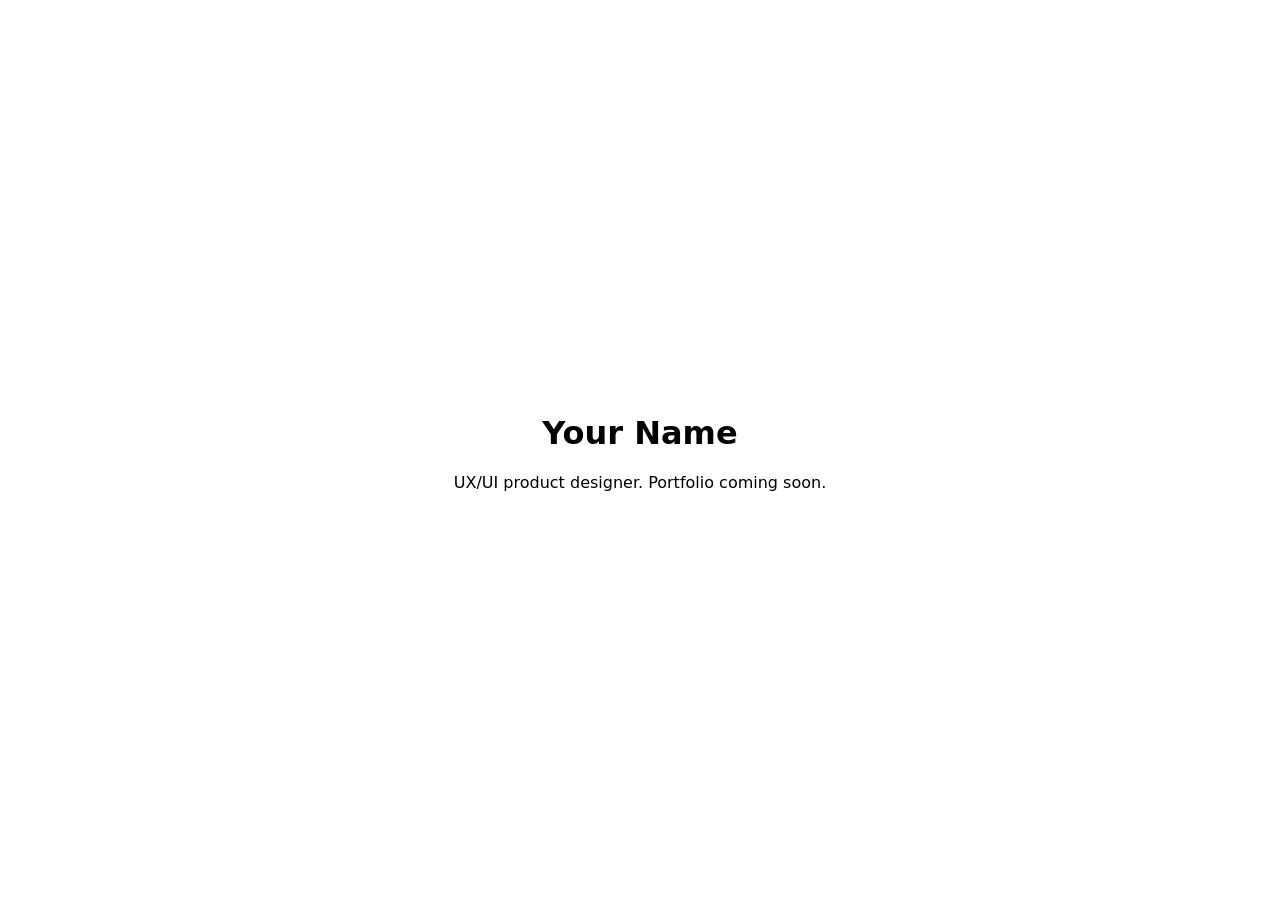
==== index.html @ 08d40b8c "add starter files" ====
<!DOCTYPE html>
<html lang="en">
<head>
  <meta charset="UTF-8">
  <meta name="viewport" content="width=device-width, initial-scale=1">
  <title>Your Name | UX/UI Product Designer</title>
  <meta name="description" content="Portfolio of Your Name, UX/UI product designer.">
  <link rel="stylesheet" href="css/style.css">
</head>
<body>
  <main>
    <h1>Your Name</h1>
    <p>UX/UI product designer. Portfolio coming soon.</p>
  </main>
  <script src="js/main.js"></script>
</body>
</html>
---- css/style.css ----
body {
  font-family: system-ui, sans-serif;
  margin: 0;
  min-height: 100vh;
  display: grid;
  place-items: center;
  text-align: center;
}
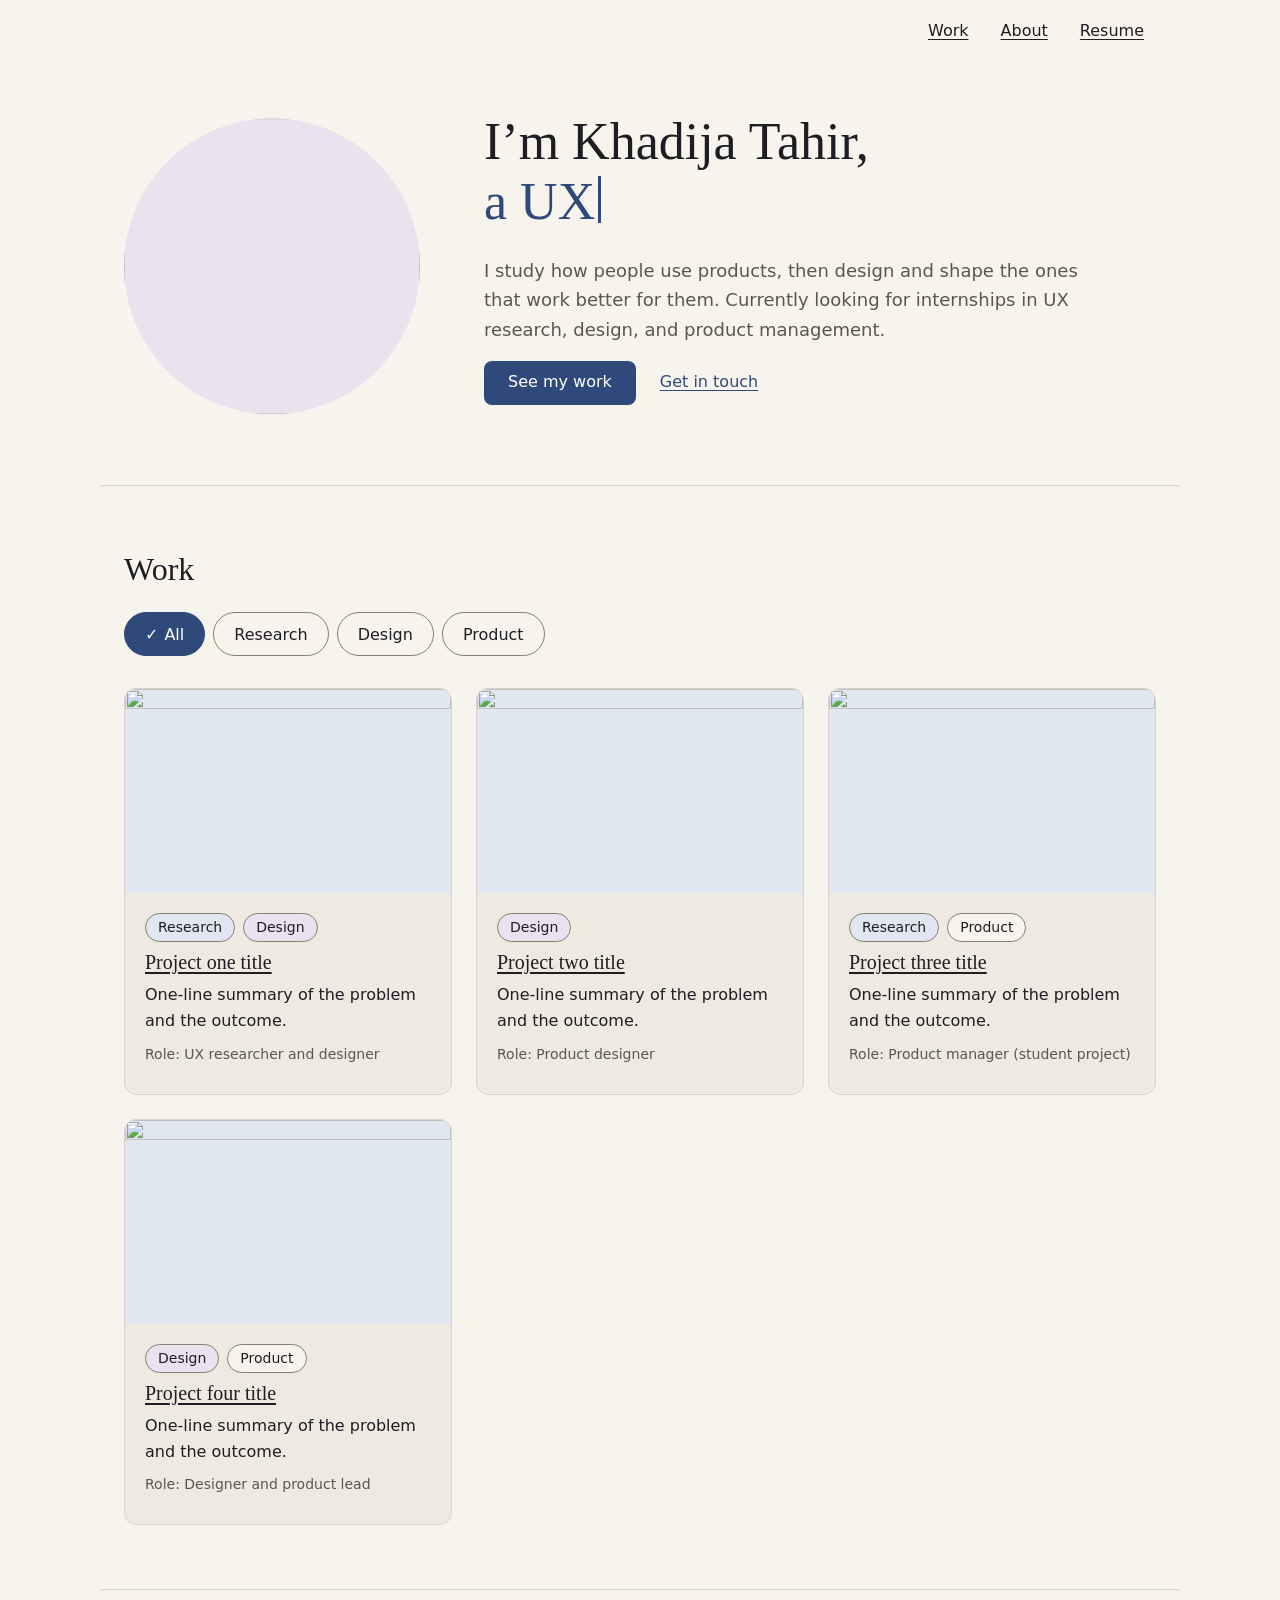
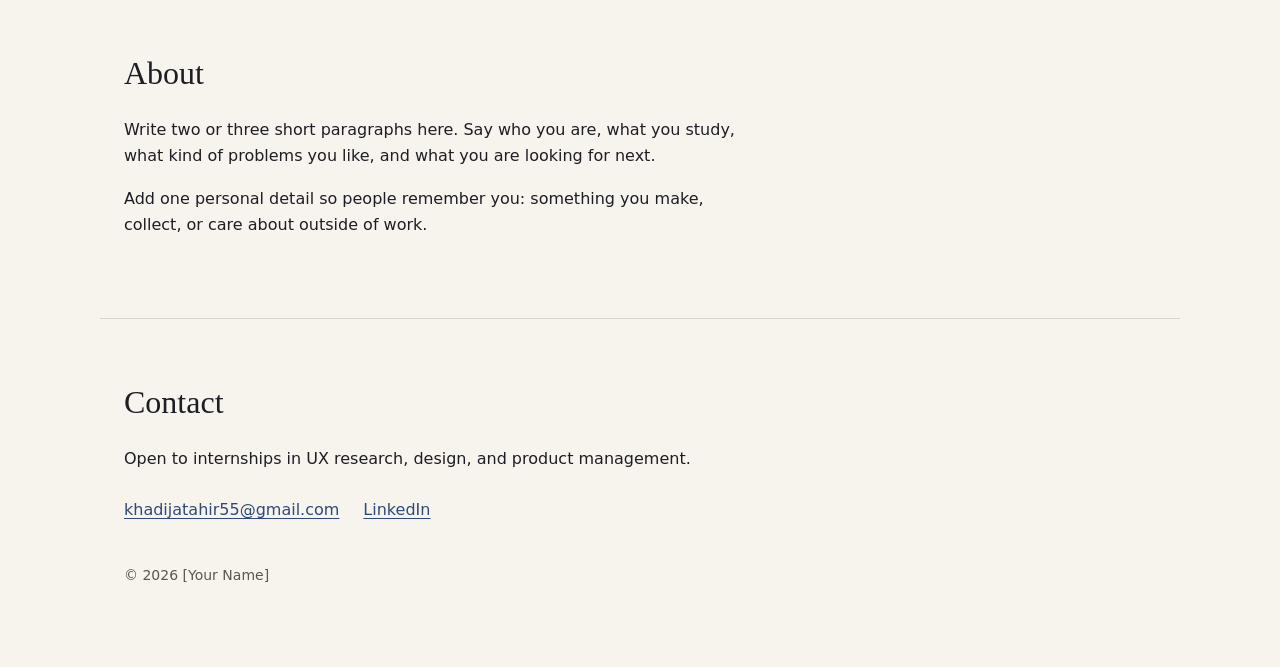
==== commit e2dfbd4f: "Updated files with basic layout 1" ====
--- a/index.html
+++ b/index.html
@@ -3,15 +3,122 @@
 <head>
   <meta charset="UTF-8">
   <meta name="viewport" content="width=device-width, initial-scale=1">
-  <title>Your Name | UX/UI Product Designer</title>
-  <meta name="description" content="Portfolio of Your Name, UX/UI product designer.">
+  <title>Khadija Tahir | UX Research, Design and Product</title>
+  <meta name="description" content="Portfolio of Khadija Tahir: UX research, design and product work.">
+  <!-- Security: only load files from this site. Remove nothing here unless you add outside scripts or fonts. -->
+  <meta http-equiv="Content-Security-Policy" content="default-src 'self'; img-src 'self' data:; form-action 'none'; base-uri 'self'">
+  <meta name="referrer" content="strict-origin-when-cross-origin">
+  <link rel="icon" href="assets/favicon.svg" type="image/svg+xml">
+  <link rel="preload" href="assets/fonts/inter-400.woff2" as="font" type="font/woff2" crossorigin>
+  <link rel="preload" href="assets/fonts/fraunces-500.woff2" as="font" type="font/woff2" crossorigin>
   <link rel="stylesheet" href="css/style.css">
+  <script src="js/main.js" defer></script>
 </head>
-<body>
+<body id="top">
+  <a class="skip" href="#work">Skip to work</a>
+
+  <header class="site-header" id="site-header">
+    <div class="wrap bar">
+      <!-- Home button: large in the hero, shrinks into the corner on scroll -->
+      <a class="avatar" href="#top" aria-label="Back to top">
+        <img src="assets/images/photo.webp" alt="" width="600" height="600" decoding="async" fetchpriority="high">
+      </a>
+      <span class="avatar-anchor" aria-hidden="true"></span>
+      <nav aria-label="Main">
+        <a href="#work">Work</a>
+        <a href="#about">About</a>
+        <a href="assets/resume.pdf" target="_blank" rel="noopener noreferrer">Resume<span class="sr-only"> (PDF, opens in a new tab)</span></a>
+      </nav>
+    </div>
+  </header>
+
   <main>
-    <h1>Your Name</h1>
-    <p>UX/UI product designer. Portfolio coming soon.</p>
+    <section class="hero wrap" aria-labelledby="hero-title">
+      <div class="photo-slot" aria-hidden="true"></div>
+      <div class="hero-text">
+        <h1 class="hero-title" id="hero-title" data-roles="a UX researcher|a product designer|an aspiring product manager">
+          <span class="line">I’m Khadija Tahir,</span>
+          <span class="line role">
+            <span class="static">a UX researcher, UX designer, product designer, and aspiring product manager.</span>
+            <span class="typed-wrap" aria-hidden="true"><span id="typed"></span><span class="cursor"></span></span>
+          </span>
+        </h1>
+        <p class="intro">I study how people use products, then design and shape the ones that work better for them. Currently looking for internships in UX research, design, and product management.</p>
+        <p class="actions">
+          <a class="btn" href="#work">See my work</a>
+          <a href="#contact">Get in touch</a>
+        </p>
+      </div>
+    </section>
+
+    <section class="section wrap" id="work" aria-labelledby="work-title">
+      <h2 id="work-title">Work</h2>
+      <div class="filters" id="filters" role="group" aria-label="Filter projects by type" hidden>
+        <button type="button" data-filter="all" aria-pressed="true">All</button>
+        <button type="button" data-filter="research" aria-pressed="false">Research</button>
+        <button type="button" data-filter="design" aria-pressed="false">Design</button>
+        <button type="button" data-filter="product" aria-pressed="false">Product</button>
+      </div>
+      <p class="sr-only" id="filter-status" role="status"></p>
+
+      <ul class="grid" role="list">
+        <!-- Copy one <li> per project. data-tags: research, design, product (space separated). -->
+        <li class="card" data-tags="research design">
+          <img src="assets/images/project-1.webp" alt="" width="640" height="400" loading="lazy" decoding="async">
+          <div class="card-body">
+            <p class="tags"><span class="tag tag-research">Research</span><span class="tag tag-design">Design</span></p>
+            <h3><a href="projects/project-one.html">Project one title</a></h3>
+            <p>One-line summary of the problem and the outcome.</p>
+            <p class="role-line">Role: UX researcher and designer</p>
+          </div>
+        </li>
+        <li class="card" data-tags="design">
+          <img src="assets/images/project-2.webp" alt="" width="640" height="400" loading="lazy" decoding="async">
+          <div class="card-body">
+            <p class="tags"><span class="tag tag-design">Design</span></p>
+            <h3><a href="projects/project-two.html">Project two title</a></h3>
+            <p>One-line summary of the problem and the outcome.</p>
+            <p class="role-line">Role: Product designer</p>
+          </div>
+        </li>
+        <li class="card" data-tags="product research">
+          <img src="assets/images/project-3.webp" alt="" width="640" height="400" loading="lazy" decoding="async">
+          <div class="card-body">
+            <p class="tags"><span class="tag tag-research">Research</span><span class="tag tag-product">Product</span></p>
+            <h3><a href="projects/project-three.html">Project three title</a></h3>
+            <p>One-line summary of the problem and the outcome.</p>
+            <p class="role-line">Role: Product manager (student project)</p>
+          </div>
+        </li>
+        <li class="card" data-tags="product design">
+          <img src="assets/images/project-4.webp" alt="" width="640" height="400" loading="lazy" decoding="async">
+          <div class="card-body">
+            <p class="tags"><span class="tag tag-design">Design</span><span class="tag tag-product">Product</span></p>
+            <h3><a href="projects/project-four.html">Project four title</a></h3>
+            <p>One-line summary of the problem and the outcome.</p>
+            <p class="role-line">Role: Designer and product lead</p>
+          </div>
+        </li>
+      </ul>
+    </section>
+
+    <section class="section wrap" id="about" aria-labelledby="about-title">
+      <h2 id="about-title">About</h2>
+      <div class="prose">
+        <p>Write two or three short paragraphs here. Say who you are, what you study, what kind of problems you like, and what you are looking for next.</p>
+        <p>Add one personal detail so people remember you: something you make, collect, or care about outside of work.</p>
+      </div>
+    </section>
   </main>
-  <script src="js/main.js"></script>
+
+  <footer class="section wrap" id="contact" aria-labelledby="contact-title">
+    <h2 id="contact-title">Contact</h2>
+    <p>Open to internships in UX research, design, and product management.</p>
+    <p class="actions">
+      <a href="mailto:khadijatahir55@gmail.com">khadijatahir55@gmail.com</a>
+      <a href="https://www.linkedin.com/in/khadija-tahir-8a05021a4" target="_blank" rel="noopener noreferrer">LinkedIn<span class="sr-only"> (opens in a new tab)</span></a>
+    </p>
+    <p class="small">© 2026 [Your Name]</p>
+  </footer>
 </body>
 </html>
--- a/css/style.css
+++ b/css/style.css
@@ -1,8 +1,106 @@
-body {
-  font-family: system-ui, sans-serif;
-  margin: 0;
-  min-height: 100vh;
-  display: grid;
-  place-items: center;
-  text-align: center;
+/* Fonts: self-hosted WOFF2 files go in assets/fonts/ */
+@font-face{font-family:"Inter";font-weight:400;font-style:normal;font-display:swap;src:url("../assets/fonts/inter-400.woff2") format("woff2")}
+@font-face{font-family:"Inter";font-weight:500;font-style:normal;font-display:swap;src:url("../assets/fonts/inter-500.woff2") format("woff2")}
+@font-face{font-family:"Fraunces";font-weight:400;font-style:normal;font-display:swap;src:url("../assets/fonts/fraunces-400.woff2") format("woff2")}
+@font-face{font-family:"Fraunces";font-weight:500;font-style:normal;font-display:swap;src:url("../assets/fonts/fraunces-500.woff2") format("woff2")}
+
+:root{
+  --page:#F7F4EE; --surface:#EEEAE1; --ink:#1F1D24; --muted:#5A5750;
+  --blue:#2F4A7A; --plum:#5B4A82; --border:#857F76; --divider:#DAD5CA;
+  --blue-tint:#E1E7F0; --plum-tint:#E8E3EF; --on-blue:#fff;
+  --u:8px; --photo:clamp(176px,28vw,296px);
+  --body:"Inter",system-ui,-apple-system,"Segoe UI",sans-serif;
+  --head:"Fraunces",Georgia,"Times New Roman",serif;
+  color-scheme:light dark;
 }
+@media (prefers-color-scheme:dark){
+  :root{--page:#17161B;--surface:#201F26;--ink:#F1EEE8;--muted:#B9B5AC;--blue:#A9BCE0;--plum:#BFB2DD;
+    --border:#8A8692;--divider:#34323B;--blue-tint:#263049;--plum-tint:#2D2640;--on-blue:#17161B}
+}
+
+*,*::before,*::after{box-sizing:border-box}
+html{scroll-behavior:smooth}
+body{margin:0;background:var(--page);color:var(--ink);font:400 1rem/1.65 var(--body)}
+img{display:block;max-width:100%;height:auto}
+[hidden]{display:none!important}
+h1,h2,h3{font-family:var(--head);font-weight:500;line-height:1.2;margin:0}
+p{margin:0 0 calc(var(--u)*2)}
+a{color:var(--blue);text-underline-offset:3px}
+a:hover{text-decoration-thickness:2px}
+:focus-visible{outline:3px solid var(--plum);outline-offset:2px}
+
+.wrap{width:100%;max-width:1080px;margin-inline:auto;padding-inline:calc(var(--u)*3)}
+.sr-only,.js .is-typing .static{position:absolute;width:1px;height:1px;margin:-1px;padding:0;overflow:hidden;clip:rect(0 0 0 0);white-space:nowrap;border:0}
+.skip{position:absolute;left:var(--u);top:-100px;z-index:50;background:var(--page);padding:var(--u) calc(var(--u)*2);border-radius:8px}
+.skip:focus{top:var(--u)}
+
+/* Header */
+.site-header{position:fixed;inset:0 0 auto 0;z-index:20;height:calc(var(--u)*8);background:var(--page);border-bottom:1px solid transparent}
+.site-header.is-scrolled{border-bottom-color:var(--divider)}
+.bar{display:flex;align-items:center;justify-content:space-between;height:100%}
+.bar nav{display:flex;gap:var(--u);margin-left:auto}
+.bar nav a{display:inline-flex;align-items:center;min-height:44px;padding:0 calc(var(--u)*1.5);color:var(--ink)}
+.avatar,.avatar-anchor{width:calc(var(--u)*6);height:calc(var(--u)*6);border-radius:50%}
+.avatar{display:block;overflow:hidden;background:var(--plum-tint)}
+.avatar img{width:100%;height:100%;object-fit:cover}
+.avatar-anchor{display:none}
+.js .avatar-anchor{display:block}
+.js .avatar{position:fixed;top:0;left:0;z-index:30;width:var(--photo);height:var(--photo);transform-origin:0 0;opacity:0}
+.js .avatar.is-ready{opacity:1}
+/* Focus ring keeps its 3px size while the photo shrinks (JS sets --inv) */
+.avatar:focus-visible{outline-width:calc(3px*var(--inv,1));outline-offset:calc(2px*var(--inv,1))}
+
+/* Hero */
+.hero{display:grid;gap:calc(var(--u)*4);align-items:center;padding-top:calc(var(--u)*14);padding-bottom:calc(var(--u)*8)}
+.photo-slot{display:none;width:var(--photo);height:var(--photo)}
+.js .photo-slot{display:block}
+.hero-title{font-size:clamp(2rem,5.2vw,3.25rem);line-height:1.15;margin-bottom:calc(var(--u)*3)}
+.hero-title .line{display:block}
+.hero-title .role{color:var(--blue)}
+.is-typing .role{min-height:1.15em}
+.typed-wrap{display:none}
+.is-typing .typed-wrap{display:inline}
+.cursor{display:inline-block;width:3px;height:.9em;margin-left:3px;vertical-align:-.08em;background:currentColor;animation:blink 1s steps(1) infinite}
+@keyframes blink{50%{opacity:0}}
+.intro{max-width:52ch;color:var(--muted);font-size:1.125rem}
+.actions{display:flex;flex-wrap:wrap;align-items:center;gap:calc(var(--u)*2) calc(var(--u)*3)}
+.actions a:not(.btn){display:inline-flex;align-items:center;min-height:44px}
+.btn{display:inline-flex;align-items:center;min-height:44px;padding:0 calc(var(--u)*3);border-radius:8px;background:var(--blue);color:var(--on-blue);font-weight:500;text-decoration:none}
+.btn:hover{text-decoration:underline}
+@media (min-width:760px){.js .hero{grid-template-columns:var(--photo) 1fr;gap:calc(var(--u)*8)}}
+
+/* Sections */
+.section{padding-block:calc(var(--u)*8);border-top:1px solid var(--divider);scroll-margin-top:calc(var(--u)*8)}
+.section h2{font-size:clamp(1.5rem,3vw,2rem);margin-bottom:calc(var(--u)*3)}
+.prose{max-width:62ch}
+.small{color:var(--muted);font-size:.875rem;margin-top:calc(var(--u)*4)}
+
+/* Filters */
+.filters{display:flex;flex-wrap:wrap;gap:var(--u);margin-bottom:calc(var(--u)*4)}
+.filters button{min-height:44px;padding:0 calc(var(--u)*2.5);border:1px solid var(--border);border-radius:999px;background:transparent;color:var(--ink);font:500 1rem var(--body);cursor:pointer}
+.filters button[aria-pressed="true"]{background:var(--blue);border-color:var(--blue);color:var(--on-blue)}
+.filters button[aria-pressed="true"]::before{content:"\2713";content:"\2713"/"";margin-right:6px}
+
+/* Cards */
+.grid{list-style:none;margin:0;padding:0;display:grid;gap:calc(var(--u)*3);grid-template-columns:repeat(auto-fill,minmax(min(100%,300px),1fr))}
+.card{position:relative;overflow:hidden;background:var(--surface);border:1px solid var(--divider);border-radius:12px;transition:transform .15s ease}
+.card:hover{transform:translateY(-2px)}
+.card>img{width:100%;aspect-ratio:8/5;object-fit:cover;background:var(--blue-tint)}
+.card-body{padding:calc(var(--u)*2.5)}
+.card h3{font-size:1.25rem;margin-bottom:var(--u)}
+.card h3 a{color:var(--ink)}
+.card h3 a::after{content:"";position:absolute;inset:0;border-radius:12px}
+.card h3 a:focus-visible{outline:none}
+.card h3 a:focus-visible::after{outline:3px solid var(--plum);outline-offset:2px}
+.card-body p{margin-bottom:var(--u)}
+.role-line{color:var(--muted);font-size:.875rem;margin:0}
+.tags{display:flex;flex-wrap:wrap;gap:var(--u)}
+.tag{padding:2px calc(var(--u)*1.5);border-radius:999px;border:1px solid var(--border);font-size:.875rem;font-weight:500;color:var(--ink)}
+.tag-research{background:var(--blue-tint)}
+.tag-design{background:var(--plum-tint)}
+.tag-product{background:var(--page)}
+
+@media (prefers-reduced-motion:reduce){
+  html{scroll-behavior:auto}
+  .card{transition:none}.card:hover{transform:none}
+}
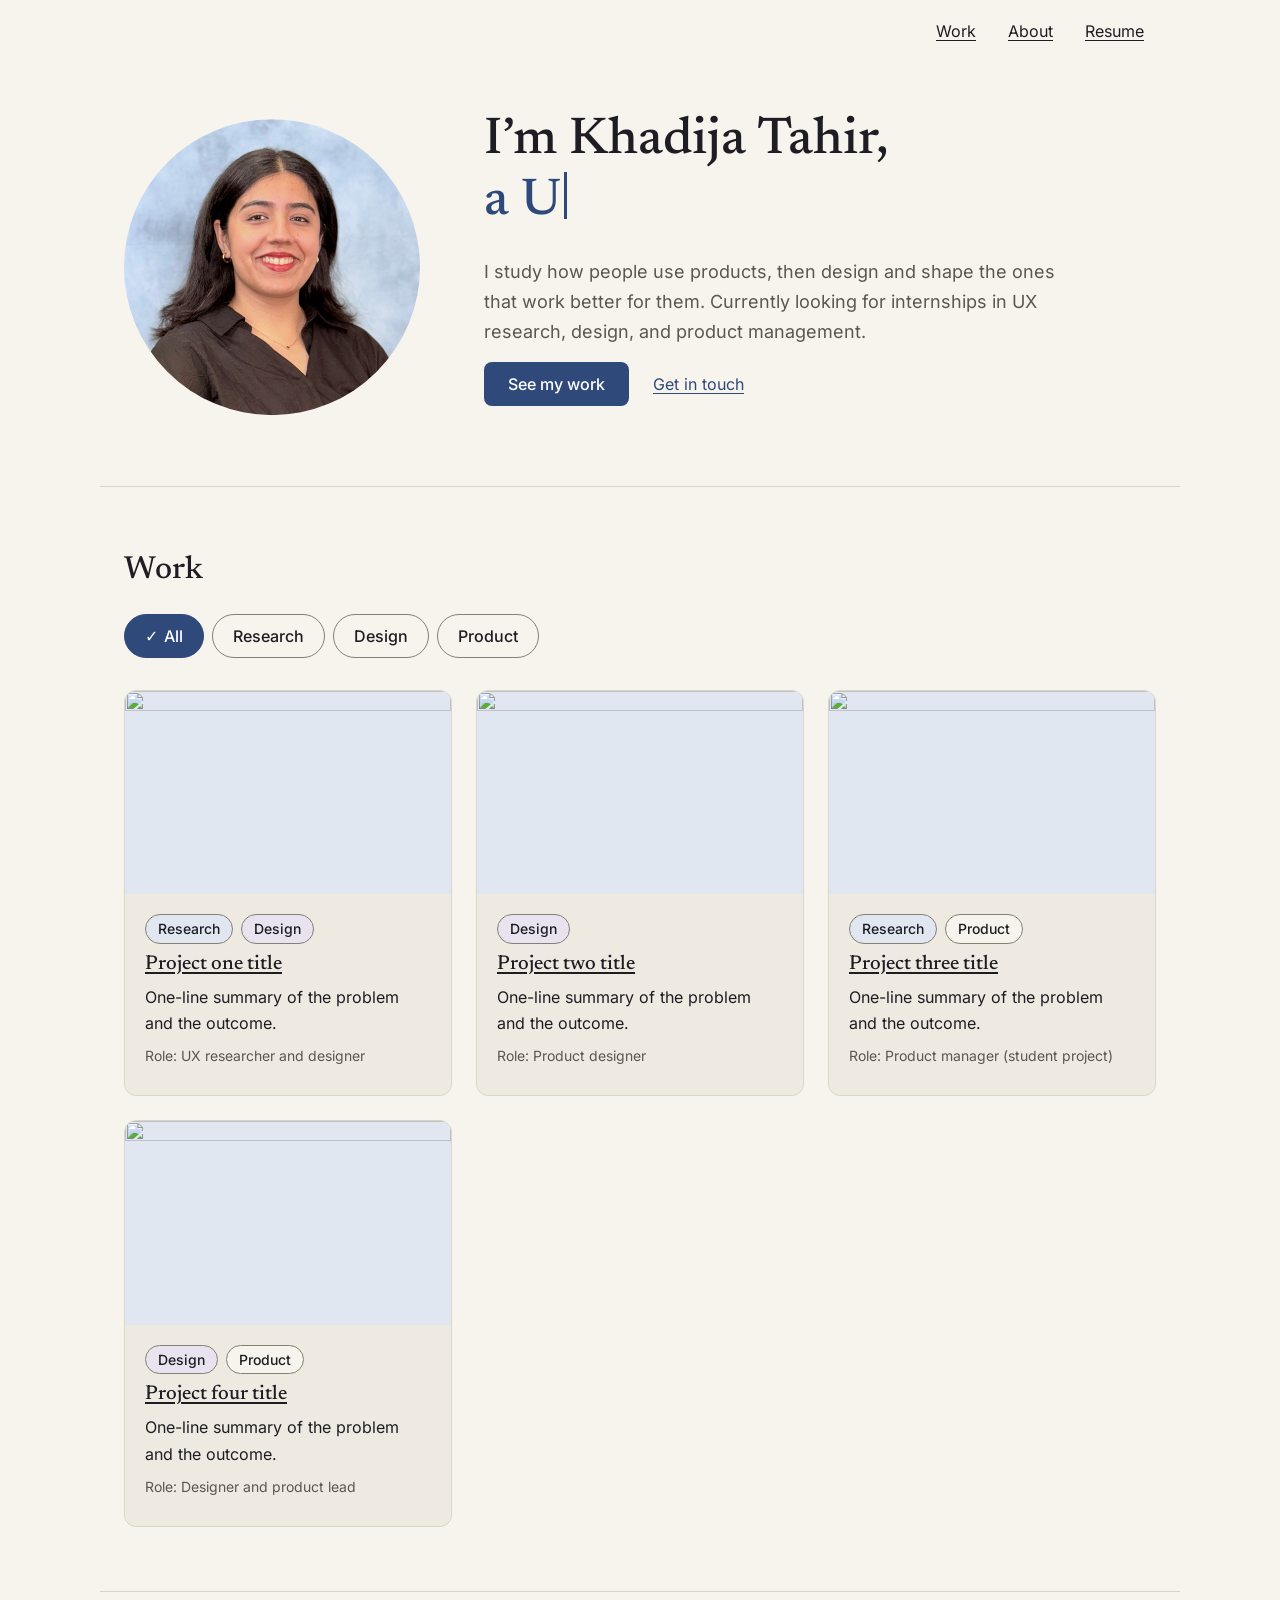
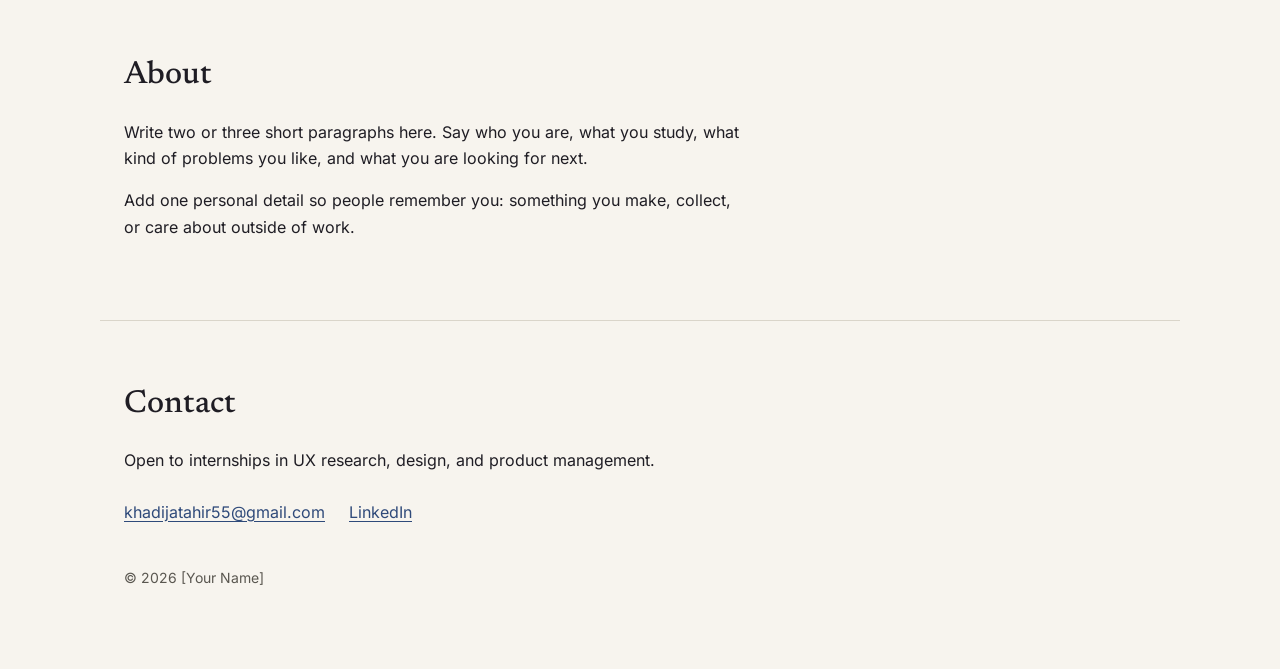
==== commit 6e9126e8: "updates to font" ====
--- a/index.html
+++ b/index.html
@@ -10,7 +10,7 @@
   <meta name="referrer" content="strict-origin-when-cross-origin">
   <link rel="icon" href="assets/favicon.svg" type="image/svg+xml">
   <link rel="preload" href="assets/fonts/inter-400.woff2" as="font" type="font/woff2" crossorigin>
-  <link rel="preload" href="assets/fonts/fraunces-500.woff2" as="font" type="font/woff2" crossorigin>
+  <link rel="preload" href="assets/fonts/newsreader-500.woff2" as="font" type="font/woff2" crossorigin>
   <link rel="stylesheet" href="css/style.css">
   <script src="js/main.js" defer></script>
 </head>
@@ -21,7 +21,7 @@
     <div class="wrap bar">
       <!-- Home button: large in the hero, shrinks into the corner on scroll -->
       <a class="avatar" href="#top" aria-label="Back to top">
-        <img src="assets/images/photo.webp" alt="" width="600" height="600" decoding="async" fetchpriority="high">
+        <img src="assets/images/photo.jpg" alt="" width="600" height="600" decoding="async" fetchpriority="high">
       </a>
       <span class="avatar-anchor" aria-hidden="true"></span>
       <nav aria-label="Main">
--- a/css/style.css
+++ b/css/style.css
@@ -1,8 +1,8 @@
 /* Fonts: self-hosted WOFF2 files go in assets/fonts/ */
 @font-face{font-family:"Inter";font-weight:400;font-style:normal;font-display:swap;src:url("../assets/fonts/inter-400.woff2") format("woff2")}
 @font-face{font-family:"Inter";font-weight:500;font-style:normal;font-display:swap;src:url("../assets/fonts/inter-500.woff2") format("woff2")}
-@font-face{font-family:"Fraunces";font-weight:400;font-style:normal;font-display:swap;src:url("../assets/fonts/fraunces-400.woff2") format("woff2")}
-@font-face{font-family:"Fraunces";font-weight:500;font-style:normal;font-display:swap;src:url("../assets/fonts/fraunces-500.woff2") format("woff2")}
+@font-face{font-family:"Newsreader";font-weight:400;font-style:normal;font-display:swap;src:url("../assets/fonts/newsreader-400.woff2") format("woff2")}
+@font-face{font-family:"Newsreader";font-weight:500;font-style:normal;font-display:swap;src:url("../assets/fonts/newsreader-500.woff2") format("woff2")}
 
 :root{
   --page:#F7F4EE; --surface:#EEEAE1; --ink:#1F1D24; --muted:#5A5750;
@@ -10,7 +10,7 @@
   --blue-tint:#E1E7F0; --plum-tint:#E8E3EF; --on-blue:#fff;
   --u:8px; --photo:clamp(176px,28vw,296px);
   --body:"Inter",system-ui,-apple-system,"Segoe UI",sans-serif;
-  --head:"Fraunces",Georgia,"Times New Roman",serif;
+  --head:"Newsreader",Georgia,"Times New Roman",serif;
   color-scheme:light dark;
 }
 @media (prefers-color-scheme:dark){
